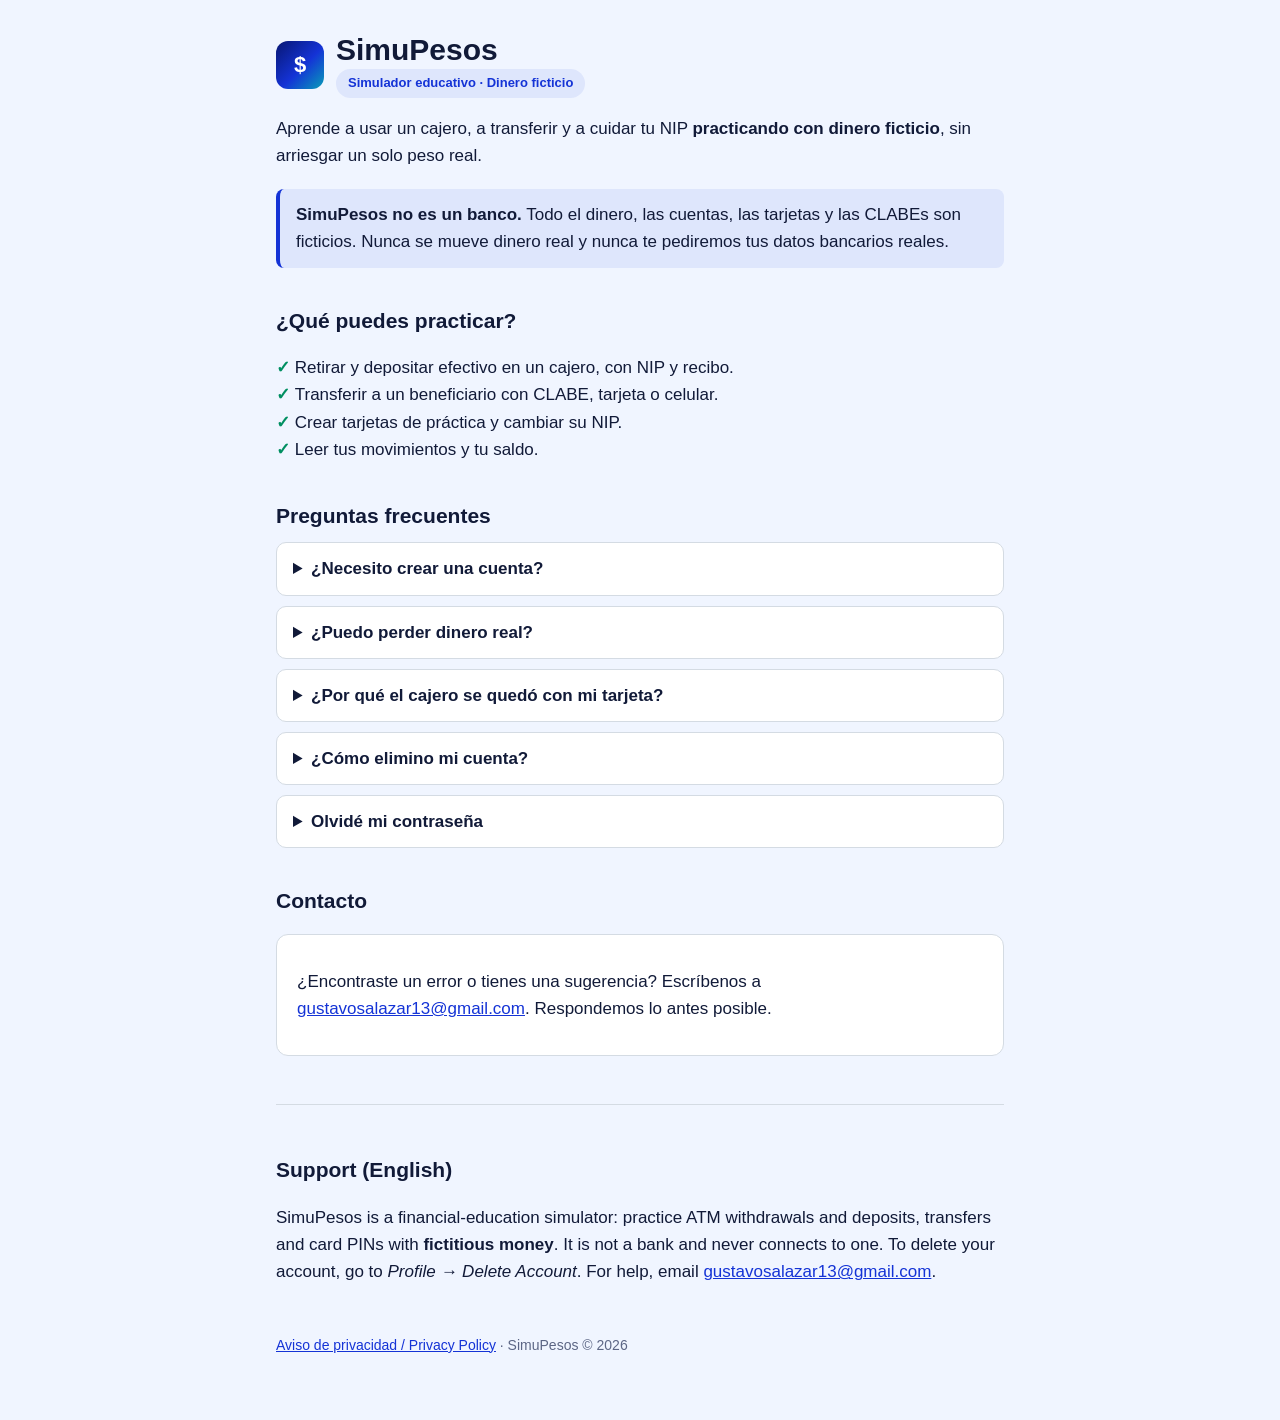
==== index.html @ 22ddd675 "Add files via upload" ====
<!doctype html>
<html lang="es">
<head>
<meta charset="utf-8">
<meta name="viewport" content="width=device-width, initial-scale=1">
<title>SimuPesos · Soporte</title>
<meta name="description" content="SimuPesos: practica cajero, transferencias y tarjetas con dinero ficticio. Ayuda y contacto.">
<link rel="stylesheet" href="style.css">
</head>
<body>
<main>
  <header class="brand">
    <div class="logo" aria-hidden="true">$</div>
    <div>
      <h1>SimuPesos</h1>
      <span class="badge">Simulador educativo · Dinero ficticio</span>
    </div>
  </header>

  <p>Aprende a usar un cajero, a transferir y a cuidar tu NIP <strong>practicando con dinero
  ficticio</strong>, sin arriesgar un solo peso real.</p>

  <div class="notice">
    <strong>SimuPesos no es un banco.</strong> Todo el dinero, las cuentas, las tarjetas y las CLABEs
    son ficticios. Nunca se mueve dinero real y nunca te pediremos tus datos bancarios reales.
  </div>

  <h2>¿Qué puedes practicar?</h2>
  <ul class="check">
    <li>Retirar y depositar efectivo en un cajero, con NIP y recibo.</li>
    <li>Transferir a un beneficiario con CLABE, tarjeta o celular.</li>
    <li>Crear tarjetas de práctica y cambiar su NIP.</li>
    <li>Leer tus movimientos y tu saldo.</li>
  </ul>

  <h2>Preguntas frecuentes</h2>
  <details>
    <summary>¿Necesito crear una cuenta?</summary>
    <p>No. Toca <em>Continuar como invitado</em> y todo se guarda solo en tu teléfono. Si creas una cuenta,
    tu práctica se guarda en el servidor para que no la pierdas.</p>
  </details>
  <details>
    <summary>¿Puedo perder dinero real?</summary>
    <p>No. SimuPesos no se conecta con ningún banco. Los saldos y las tarjetas son de práctica.</p>
  </details>
  <details>
    <summary>¿Por qué el cajero se quedó con mi tarjeta?</summary>
    <p>Porque tecleaste mal el NIP tres veces, igual que en un cajero real. Es parte de la lección.
    Espera unos minutos y vuelve a intentarlo, o cambia el NIP en la pestaña Tarjetas.</p>
  </details>
  <details>
    <summary>¿Cómo elimino mi cuenta?</summary>
    <p>En la app, ve a <em>Perfil → Eliminar cuenta</em> y confirma. Tu cuenta y todos tus datos
    se borran de inmediato y de forma permanente.</p>
  </details>
  <details>
    <summary>Olvidé mi contraseña</summary>
    <p>En la pantalla de inicio toca <em>Olvidé mi contraseña</em> y te enviaremos un correo
    para restablecerla.</p>
  </details>

  <h2>Contacto</h2>
  <div class="card">
    <p>¿Encontraste un error o tienes una sugerencia? Escríbenos a
    <a href="mailto:gustavosalazar13@gmail.com?subject=Soporte%20SimuPesos">gustavosalazar13@gmail.com</a>.
    Respondemos lo antes posible.</p>
  </div>

  <hr>

  <section lang="en">
    <h2>Support (English)</h2>
    <p>SimuPesos is a financial-education simulator: practice ATM withdrawals and deposits,
    transfers and card PINs with <strong>fictitious money</strong>. It is not a bank and never
    connects to one. To delete your account, go to <em>Profile → Delete Account</em>. For help,
    email <a href="mailto:gustavosalazar13@gmail.com?subject=SimuPesos%20Support">gustavosalazar13@gmail.com</a>.</p>
  </section>

  <footer>
    <a href="privacy.html">Aviso de privacidad / Privacy Policy</a> · SimuPesos © 2026
  </footer>
</main>
</body>
</html>
---- style.css ----
:root {
  --ink: #111a38;
  --muted: #5c6685;
  --canvas: #f0f5ff;
  --panel: #ffffff;
  --line: #d4dbe3;
  --accent: #1433d6;
  --accent-soft: rgba(20, 51, 214, 0.08);
  --ok: #008f61;
}
@media (prefers-color-scheme: dark) {
  :root {
    --ink: #edf2fc;
    --muted: #a8b3cc;
    --canvas: #12141f;
    --panel: #212430;
    --line: #4d5466;
    --accent: #8cb3ff;
    --accent-soft: rgba(140, 179, 255, 0.12);
    --ok: #40cc99;
  }
}
* { box-sizing: border-box; }
html { -webkit-text-size-adjust: 100%; }
body {
  margin: 0;
  background: var(--canvas);
  color: var(--ink);
  font: 17px/1.6 -apple-system, BlinkMacSystemFont, "SF Pro Text", "Segoe UI", Roboto, sans-serif;
}
main { max-width: 760px; margin: 0 auto; padding: 32px 16px 64px; }
header.brand { display: flex; align-items: center; gap: 12px; margin-bottom: 8px; }
.logo {
  width: 48px; height: 48px; border-radius: 12px; flex: none;
  background: linear-gradient(135deg, #081773, #1433d6 55%, #089eb8);
  color: #fff; display: grid; place-items: center; font-weight: 800; font-size: 22px;
}
h1 { font-size: 30px; line-height: 1.2; margin: 0; }
h2 { font-size: 21px; margin: 36px 0 8px; }
h3 { font-size: 17px; margin: 20px 0 4px; }
p, li { color: var(--ink); }
.muted { color: var(--muted); font-size: 15px; }
.card {
  background: var(--panel); border: 1px solid var(--line); border-radius: 12px;
  padding: 16px 20px; margin: 16px 0;
}
.notice {
  background: var(--accent-soft); border-left: 4px solid var(--accent);
  border-radius: 8px; padding: 12px 16px; margin: 20px 0;
}
.badge {
  display: inline-block; font-size: 13px; font-weight: 600; color: var(--accent);
  background: var(--accent-soft); border-radius: 999px; padding: 4px 12px;
}
a { color: var(--accent); }
nav.lang { margin: 16px 0 0; font-size: 15px; }
table { width: 100%; border-collapse: collapse; font-size: 15px; }
th, td { text-align: left; vertical-align: top; padding: 10px 8px; border-bottom: 1px solid var(--line); }
th { color: var(--muted); font-weight: 600; }
.table-wrap { overflow-x: auto; }
ul.check { list-style: none; padding-left: 0; }
ul.check li::before { content: "✓ "; color: var(--ok); font-weight: 700; }
ul.cross { list-style: none; padding-left: 0; }
ul.cross li::before { content: "✕ "; color: var(--muted); font-weight: 700; }
hr { border: 0; border-top: 1px solid var(--line); margin: 48px 0; }
footer { margin-top: 48px; font-size: 14px; color: var(--muted); }
details { background: var(--panel); border: 1px solid var(--line); border-radius: 10px; padding: 12px 16px; margin: 10px 0; }
summary { font-weight: 600; cursor: pointer; }
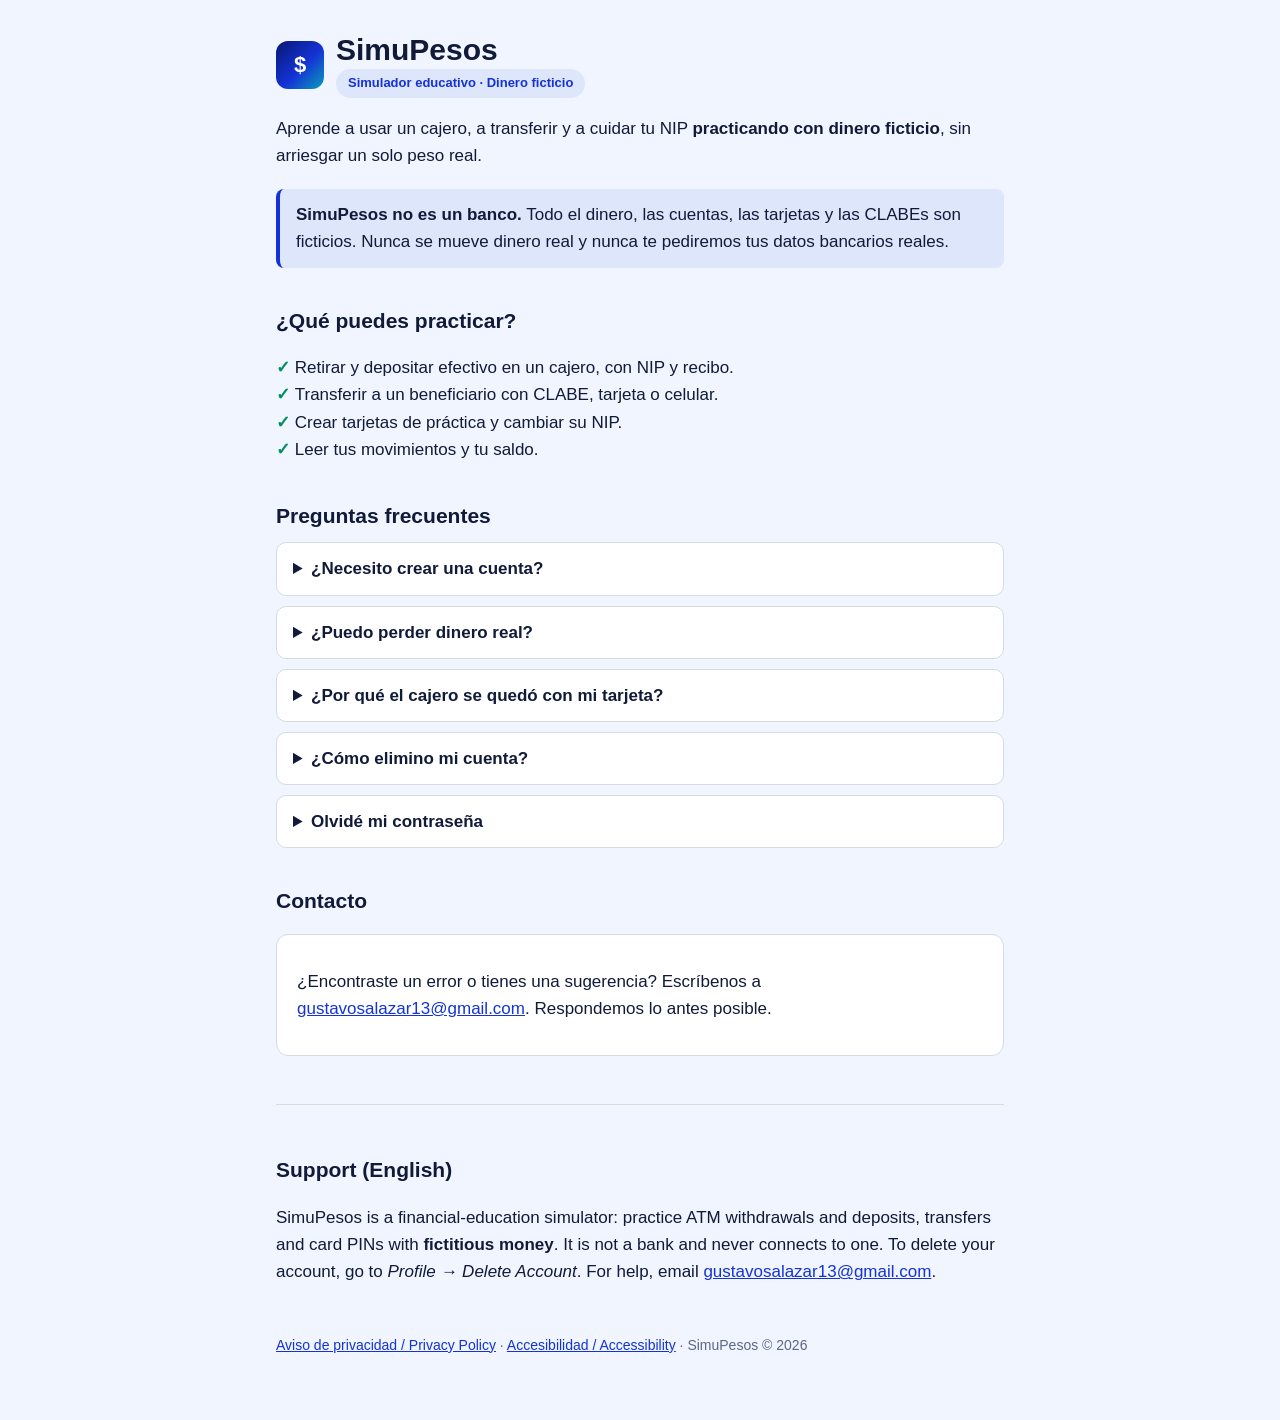
==== commit e8ed032b: "docs(accessibility): add accessibility page and link it from support and privacy" ====
--- a/index.html
+++ b/index.html
@@ -55,8 +55,9 @@
   </details>
   <details>
     <summary>Olvidé mi contraseña</summary>
-    <p>En la pantalla de inicio toca <em>Olvidé mi contraseña</em> y te enviaremos un correo
-    para restablecerla.</p>
+    <p>En la pantalla de inicio escribe tu correo y toca <em>Olvidé mi contraseña</em>. Te
+    enviaremos un código: escríbelo en la app y elige tu nueva contraseña. Si no llega, revisa
+    spam y pide otro con <em>Reenviar código</em>.</p>
   </details>
 
   <h2>Contacto</h2>
@@ -77,7 +78,8 @@
   </section>
 
   <footer>
-    <a href="privacy.html">Aviso de privacidad / Privacy Policy</a> · SimuPesos © 2026
+    <a href="privacy.html">Aviso de privacidad / Privacy Policy</a> ·
+    <a href="accessibility.html">Accesibilidad / Accessibility</a> · SimuPesos © 2026
   </footer>
 </main>
 </body>
